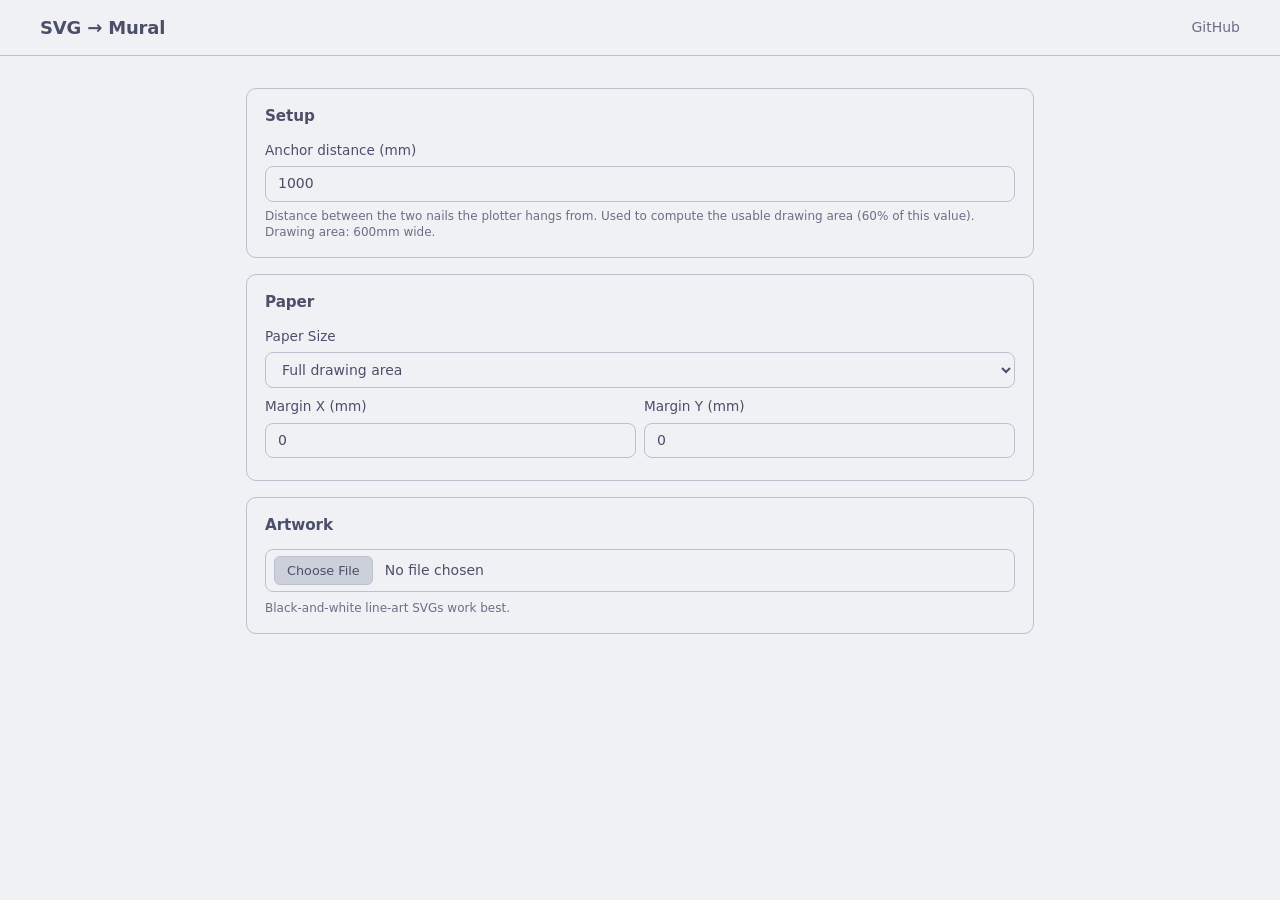
==== docs/svg-to-mural/index.html @ 0c24ab2b "scaffold svg-to-mural tool for GitHub Pages deployment Reuses the worker + svgControl from the old p" ====
<!doctype html>
<html lang="en">

<head>
  <meta charset="utf-8">
  <meta name="viewport" content="width=device-width, initial-scale=1">
  <title>SVG &rarr; Mural</title>
  <link href="dpad.css" rel="stylesheet">
  <link href="main.css" rel="stylesheet">
</head>

<body>
  <script src="lib/paper-full.min.js"></script>
  <script src="tool.js" type="module"></script>

  <header class="app-header">
    <div class="app-header-inner">
      <h1 class="app-title">SVG &rarr; Mural</h1>
      <a class="header-link" href="https://github.com/pywkt/mural" target="_blank" rel="noopener">GitHub</a>
    </div>
  </header>

  <div class="app-container">
    <div class="tool-body">

      <section class="form-section">
        <h2 class="form-section-title">Setup</h2>
        <label for="anchorDistance">Anchor distance (mm)</label>
        <input type="number" id="anchorDistance" value="1000" min="100">
        <small class="setting-help">Distance between the two nails the plotter hangs from. Used to compute the usable drawing area (60% of this value). <span id="drawingAreaInfo"></span></small>
      </section>

      <section class="form-section">
        <h2 class="form-section-title">Paper</h2>
        <label for="paperSize">Paper Size</label>
        <select class="mb-2" id="paperSize">
          <option value="full" selected>Full drawing area</option>
          <option value="letter-p">Letter - Portrait (216 &times; 279mm)</option>
          <option value="letter-l">Letter - Landscape (279 &times; 216mm)</option>
          <option value="a4-p">A4 - Portrait (210 &times; 297mm)</option>
          <option value="a4-l">A4 - Landscape (297 &times; 210mm)</option>
          <option value="a3-p">A3 - Portrait (297 &times; 420mm)</option>
          <option value="a3-l">A3 - Landscape (420 &times; 297mm)</option>
          <option value="custom">Custom</option>
        </select>
        <div id="customPaperInputs" style="display:none;" class="row mb-2">
          <div class="col">
            <input type="number" id="customPaperWidth" placeholder="Width (mm)">
          </div>
          <div class="col">
            <input type="number" id="customPaperHeight" placeholder="Height (mm)">
          </div>
        </div>
        <div class="row">
          <div class="col">
            <label for="marginX">Margin X (mm)</label>
            <input type="number" id="marginX" value="0" min="0">
          </div>
          <div class="col">
            <label for="marginY">Margin Y (mm)</label>
            <input type="number" id="marginY" value="0" min="0">
          </div>
        </div>
        <small class="setting-help" id="paperSizeInfo"></small>
      </section>

      <section class="form-section">
        <h2 class="form-section-title">Artwork</h2>
        <input type="file" class="mb-2" id="uploadSvg" accept=".svg">
        <small class="setting-help">Black-and-white line-art SVGs work best.</small>

        <div class="svg-control mb-2" style="display:none;">
          <img id="sourceSvg" class="img-thumbnail mb-2">
          <div class="svg-controls-row">
            <div class="dpad-col">
              <div class="set">
                <nav class="d-pad">
                  <a class="up" href="#"></a>
                  <a class="right" href="#"></a>
                  <a class="down" href="#"></a>
                  <a class="left" href="#"></a>
                </nav>
              </div>
            </div>
            <div class="zoom-col">
              <button type="button" class="btn btn-primary btn-icon" id="zoomIn">
                <svg width="24" height="24" viewBox="0 0 16 16" fill="currentColor"><path d="M6.5 12a5.5 5.5 0 1 0 0-11 5.5 5.5 0 0 0 0 11zM13 6.5a6.5 6.5 0 1 1-13 0 6.5 6.5 0 0 1 13 0z"/><path d="M10.344 11.742c.03.04.062.078.098.115l3.85 3.85a1 1 0 0 0 1.415-1.414l-3.85-3.85a1.007 1.007 0 0 0-.115-.1 6.538 6.538 0 0 1-1.398 1.4z"/><path d="M6.5 3a.5.5 0 0 1 .5.5V6h2.5a.5.5 0 0 1 0 1H7v2.5a.5.5 0 0 1-1 0V7H3.5a.5.5 0 0 1 0-1H6V3.5a.5.5 0 0 1 .5-.5z"/></svg>
              </button>
              <button type="button" class="btn btn-primary btn-icon" id="zoomOut">
                <svg width="24" height="24" viewBox="0 0 16 16" fill="currentColor"><path d="M6.5 12a5.5 5.5 0 1 0 0-11 5.5 5.5 0 0 0 0 11zM13 6.5a6.5 6.5 0 1 1-13 0 6.5 6.5 0 0 1 13 0z"/><path d="M10.344 11.742c.03.04.062.078.098.115l3.85 3.85a1 1 0 0 0 1.415-1.414l-3.85-3.85a1.007 1.007 0 0 0-.115-.1 6.538 6.538 0 0 1-1.398 1.4z"/><path d="M3.5 6a.5.5 0 0 0 0 1h6a.5.5 0 0 0 0-1h-6z"/></svg>
              </button>
              <button type="button" class="btn btn-primary btn-icon" id="resetTransform">
                <svg width="24" height="24" viewBox="0 0 16 16" fill="currentColor"><path fill-rule="evenodd" d="M8 3a5 5 0 1 1-4.546 2.914.5.5 0 0 0-.908-.417A6 6 0 1 0 8 2v1z"/><path d="M8 4.466V.534a.25.25 0 0 0-.41-.192L5.23 2.308a.25.25 0 0 0 0 .384l2.36 1.966A.25.25 0 0 0 8 4.466z"/></svg>
              </button>
            </div>
          </div>
          <small class="text-muted" id="transformText"></small>
        </div>
      </section>

      <section class="form-section" id="rendererSection" style="display:none;">
        <h2 class="form-section-title">Render</h2>
        <div class="row mb-2">
          <div class="col">
            <button class="btn btn-primary" id="pathTracing">Path Tracing</button>
          </div>
          <div class="col">
            <button class="btn btn-primary" id="vectorRasterVector">Vector &rarr; Raster &rarr; Vector</button>
          </div>
        </div>
        <small class="setting-help">Path tracing works for most drawings. VRV preserves stroke width.</small>
      </section>

      <section class="form-section" id="previewSection" style="display:none;">
        <h2 class="form-section-title">Preview</h2>
        <img id="previewSvg" class="img-thumbnail mb-2 svg-preview" style="display:none;">
        <div class="progress mb-2">
          <div class="progress-bar progress-bar-striped progress-bar-animated" id="progressBar" style="width:100%;"></div>
        </div>
        <small class="text-muted svg-preview mb-3" style="display:none;" id="distances"></small>

        <label for="infillPattern">Infill Pattern</label>
        <select class="mb-2" id="infillPattern">
          <option value="none" selected>None</option>
          <option value="horizontal">Horizontal</option>
          <option value="vertical">Vertical</option>
          <option value="diagonal45">Diagonal &#x2197;</option>
          <option value="diagonal135">Diagonal &#x2198;</option>
          <option value="crosshatch">Crosshatch</option>
          <option value="concentric">Concentric</option>
        </select>
        <label for="infillSpacing" class="infillSpacingControl" style="display:none;">Spacing (<span id="infillSpacingValue">10</span>mm)</label>
        <input type="range" class="mb-2 infillSpacingControl" style="display:none;" min="2" max="30" step="1" id="infillSpacing" value="10">
        <label for="turdSize" id="turdSizeLabel">Despeckle</label>
        <input type="range" class="mb-2" min="2" max="200" step="11" id="turdSize" value="2">
        <div class="checkbox-row mb-2">
          <input type="checkbox" id="flattenPathsCheckbox">
          <label for="flattenPathsCheckbox" id="flattenPathsLabel">Flatten paths</label>
        </div>

        <button class="btn btn-lg btn-primary" id="download" disabled>Download .mural file</button>
        <small class="setting-help">When you upload this to the plotter, <strong>uncheck</strong> &ldquo;Center drawing on paper&rdquo; — the coordinates are already centered for the paper size you chose here.</small>
      </section>

    </div>
  </div>

</body>

</html>
---- docs/svg-to-mural/dpad.css ----
.set {
  overflow: hidden;
  text-align: center;
}
.set .d-pad {
  margin-right: 40px;
}
.set .d-pad,
.set .o-pad {
  display: inline-block;
}
.d-pad {
  position: relative;
  width: 200px;
  height: 200px;
  border-radius: 48%;
  overflow: hidden;
}
.d-pad:before {
  content: '';
  position: absolute;
  top: 50%;
  left: 50%;
  border-radius: 5%;
  transform: translate(-50%, -50%);
  width: 66.6%;
  height: 66.6%;
  background: var(--muted);
}
.d-pad:after {
  content: '';
  position: absolute;
  display: none;
  z-index: 2;
  width: 20%;
  height: 20%;
  top: 50%;
  left: 50%;
  background: var(--muted);
  border-radius: 50%;
  transform: translate(-50%, -50%);
  transition: all .25s;
  cursor: pointer;
}
.d-pad:hover:after {
  width: 30%;
  height: 30%;
}
.d-pad a {
  display: block;
  position: absolute;
  -webkit-tap-highlight-color: rgba(255, 255, 255, 0);
  width: 33.3%;
  height: 43%;
  line-height: 40%;
  color: var(--fg);
  background: var(--muted);
  text-align: center;
}
.d-pad a:hover {
  background: var(--secondary-hover);
}
.d-pad a:before {
  content: '';
  position: absolute;
  width: 0;
  height: 0;
  border-radius: 5px;
  border-style: solid;
  transition: all .25s;
}
.d-pad a:after {
  content: '';
  position: absolute;
  width: 102%;
  height: 78%;
  background: var(--bg);
  border-radius: 20%;
}
.d-pad a.left,
.d-pad a.right {
  width: 43%;
  height: 33%;
}
.d-pad a.left:after,
.d-pad a.right:after {
  width: 78%;
  height: 102%;
}
.d-pad a.up {
  top: 0;
  left: 50%;
  transform: translate(-50%, 0);
  border-radius: 17% 17% 50% 50%;
}
.d-pad a.up:after {
  left: 0;
  top: 0;
  transform: translate(-100%, 0);
  border-top-left-radius: 50%;
  pointer-events: none;
}
.d-pad a.up:before {
  top: 40%;
  left: 50%;
  transform: translate(-50%, -50%);
  border-width: 0 13px 19px 13px;
  border-color: transparent transparent var(--muted-fg) transparent;
}
.d-pad a.up:active:before {
  border-bottom-color: var(--fg);
}
.d-pad a.up:hover:before {
  top: 35%;
}
.d-pad a.down {
  bottom: 0;
  left: 50%;
  transform: translate(-50%, 0);
  border-radius: 50% 50% 17% 17%;
}
.d-pad a.down:after {
  right: 0;
  bottom: 0;
  transform: translate(100%, 0);
  border-bottom-right-radius: 50%;
  pointer-events: none;
}
.d-pad a.down:before {
  bottom: 40%;
  left: 50%;
  transform: translate(-50%, 50%);
  border-width: 19px 13px 0px 13px;
  border-color: var(--muted-fg) transparent transparent transparent;
}
.d-pad a.down:active:before {
  border-top-color: var(--fg);
}
.d-pad a.down:hover:before {
  bottom: 35%;
}
.d-pad a.left {
  top: 50%;
  left: 0;
  transform: translate(0, -50%);
  border-radius: 17% 50% 50% 17%;
}
.d-pad a.left:after {
  left: 0;
  bottom: 0;
  transform: translate(0, 100%);
  border-bottom-left-radius: 50%;
  pointer-events: none;
}
.d-pad a.left:before {
  left: 40%;
  top: 50%;
  transform: translate(-50%, -50%);
  border-width: 13px 19px 13px 0;
  border-color: transparent var(--muted-fg) transparent transparent;
}
.d-pad a.left:active:before {
  border-right-color: var(--fg);
}
.d-pad a.left:hover:before {
  left: 35%;
}
.d-pad a.right {
  top: 50%;
  right: 0;
  transform: translate(0, -50%);
  border-radius: 50% 17% 17% 50%;
}
.d-pad a.right:after {
  right: 0;
  top: 0;
  transform: translate(0, -100%);
  border-top-right-radius: 50%;
  pointer-events: none;
}
.d-pad a.right:before {
  right: 40%;
  top: 50%;
  transform: translate(50%, -50%);
  border-width: 13px 0 13px 19px;
  border-color: transparent transparent transparent var(--muted-fg);
}
.d-pad a.right:active:before {
  border-left-color: var(--fg);
}
.d-pad a.right:hover:before {
  right: 35%;
}
.d-pad.up a.up:before {
  border-bottom-color: var(--fg);
}
.d-pad.down a.down:before {
  border-top-color: var(--fg);
}
.d-pad.left a.left:before {
  border-right-color: var(--fg);
}
.d-pad.right a.right:before {
  border-left-color: var(--fg);
}
---- docs/svg-to-mural/main.css ----
/* Design tokens — Catppuccin Latte (light) / Mocha (dark), mauve primary */
:root {
  --bg: #eff1f5;             /* latte base */
  --fg: #4c4f69;             /* latte text */
  --muted: #e6e9ef;          /* latte mantle */
  --muted-fg: #6c6f85;       /* latte subtext0 */
  --border: #bcc0cc;         /* latte surface1 */
  --input: #bcc0cc;
  --ring: #8839ef;           /* latte mauve */
  --ring-glow: rgba(136, 57, 239, 0.18);
  --card: #eff1f5;
  --primary: #8839ef;        /* latte mauve */
  --primary-fg: #eff1f5;
  --primary-hover: #7215e3;
  --secondary: #ccd0da;      /* latte surface0 */
  --secondary-fg: #4c4f69;
  --secondary-hover: #bcc0cc;
  --accent: #8839ef;
  --warning: #df8e1d;        /* latte yellow */
  --warning-fg: #eff1f5;
  --success: #40a02b;        /* latte green */
  --destructive: #d20f39;    /* latte red */
  --radius: 0.5rem;
  --shadow-sm: 0 1px 2px rgba(76, 79, 105, 0.08);
  --shadow: 0 4px 12px rgba(76, 79, 105, 0.12), 0 2px 4px rgba(76, 79, 105, 0.06);
  color-scheme: light dark;
}

@media (prefers-color-scheme: dark) {
  :root {
    --bg: #1e1e2e;           /* mocha base */
    --fg: #cdd6f4;           /* mocha text */
    --muted: #313244;        /* mocha surface0 */
    --muted-fg: #a6adc8;     /* mocha subtext0 */
    --border: #45475a;       /* mocha surface1 */
    --input: #45475a;
    --ring: #cba6f7;         /* mocha mauve */
    --ring-glow: rgba(203, 166, 247, 0.22);
    --card: #1e1e2e;
    --primary: #cba6f7;      /* mocha mauve */
    --primary-fg: #1e1e2e;
    --primary-hover: #b48cef;
    --secondary: #313244;
    --secondary-fg: #cdd6f4;
    --secondary-hover: #45475a;
    --accent: #cba6f7;
    --warning: #f9e2af;      /* mocha yellow */
    --warning-fg: #1e1e2e;
    --success: #a6e3a1;      /* mocha green */
    --destructive: #f38ba8;  /* mocha red */
    --shadow-sm: 0 1px 2px rgba(0, 0, 0, 0.3);
    --shadow: 0 4px 12px rgba(0, 0, 0, 0.4), 0 2px 4px rgba(0, 0, 0, 0.2);
  }
}

/* Reset & base */
*, *::before, *::after {
  box-sizing: border-box;
}

html, body {
  height: 100%;
  margin: 0;
}

body {
  font-family: -apple-system, BlinkMacSystemFont, "Inter", "Segoe UI", Roboto, system-ui, sans-serif;
  background: var(--bg);
  color: var(--fg);
  text-align: center;
  line-height: 1.5;
  font-feature-settings: "cv11", "ss01";
  -webkit-font-smoothing: antialiased;
}

/* Layout */
.app-container {
  max-width: 380px;
  width: 100%;
  margin: 2rem auto;
  padding: 0 1rem;
}

@media (min-width: 720px) {
  .app-container {
    max-width: 820px;
  }
}

.dashboard {
  display: grid;
  grid-template-columns: 1fr;
  gap: 0.875rem;
  text-align: left;
}

@media (min-width: 720px) {
  .dashboard {
    grid-template-columns: repeat(2, 1fr);
  }
}

/* Card */
.card {
  border: 1px solid var(--border);
  border-radius: calc(var(--radius) + 2px);
  background: var(--card);
  padding: 1rem 1.125rem;
  transition: border-color 0.2s, background-color 0.2s, opacity 0.2s;
  min-width: 0;
}

.card-header {
  display: flex;
  align-items: center;
  justify-content: space-between;
  gap: 0.5rem;
}

.card-header h5 {
  margin: 0;
  font-size: 0.95rem;
  font-weight: 600;
}

.card-status {
  font-size: 0.75rem;
  font-weight: 500;
  color: var(--muted-fg);
  text-transform: uppercase;
  letter-spacing: 0.04em;
}

.card-summary {
  display: none;
  align-items: center;
  justify-content: space-between;
  gap: 0.5rem;
  margin-top: 0.5rem;
  font-size: 0.875rem;
  color: var(--muted-fg);
}

.card-summary .summary-value {
  flex: 1;
  min-width: 0;
  overflow: hidden;
  text-overflow: ellipsis;
  white-space: nowrap;
}

.card-summary .btn {
  width: auto;
  flex-shrink: 0;
}

.card-body {
  display: none;
  margin-top: 0.875rem;
  padding-top: 0.875rem;
  border-top: 1px solid var(--border);
}

/* States */
.card.locked {
  opacity: 0.55;
  background: var(--muted);
}
.card.locked .card-header h5 {
  color: var(--muted-fg);
}
.card.locked::before {
  content: '';
}

.card.active {
  border-color: var(--fg);
  box-shadow: 0 0 0 1px var(--fg);
}
.card.active .card-status::before {
  content: 'In progress';
}
.card.active .card-body {
  display: block;
}

.card.completed .card-status::before {
  content: '✓';
  font-size: 1rem;
  color: var(--success);
}
.card.completed .card-summary {
  display: flex;
}

/* Tool link (offsite artwork generator) */
.tool-link {
  margin-top: 1rem;
  padding: 0.75rem 0.875rem;
  background: var(--muted);
  border: 1px solid var(--border);
  border-radius: var(--radius);
  font-size: 0.8rem;
  color: var(--muted-fg);
  text-align: center;
}
.tool-link a {
  color: var(--fg);
  font-weight: 500;
  margin-left: 0.25rem;
}

/* Typography */
h3 {
  font-weight: 600;
  font-size: 1.5rem;
  letter-spacing: -0.01em;
  margin: 0 0 0.75rem;
  color: var(--fg);
}

h5 {
  font-weight: 600;
  font-size: 1.05rem;
  letter-spacing: -0.005em;
  margin: 0 0 0.5rem;
  color: var(--fg);
}

h6 {
  font-weight: 500;
  font-size: 0.875rem;
  margin: 0 0 0.5rem;
  color: var(--muted-fg);
}

.text-muted {
  color: var(--muted-fg);
}

small {
  font-size: 0.85em;
  color: var(--muted-fg);
}

sub {
  font-size: 0.75em;
  color: var(--muted-fg);
}

hr {
  border: none;
  border-top: 1px solid var(--border);
  margin: 1.25rem 0;
}

a {
  color: var(--fg);
  text-decoration: underline;
  text-decoration-color: var(--muted-fg);
  text-underline-offset: 3px;
}
a:hover {
  text-decoration-color: var(--fg);
}

/* Buttons */
.btn {
  display: inline-flex;
  align-items: center;
  justify-content: center;
  gap: 0.5rem;
  width: 100%;
  padding: 0.5rem 0.875rem;
  font-family: inherit;
  font-size: 0.875rem;
  font-weight: 500;
  text-align: center;
  border: 1px solid transparent;
  border-radius: var(--radius);
  cursor: pointer;
  transition: background-color 0.15s, border-color 0.15s, color 0.15s, box-shadow 0.15s;
  line-height: 1.25;
  user-select: none;
}

.btn:focus-visible {
  outline: 0;
  box-shadow: 0 0 0 2px var(--bg), 0 0 0 4px var(--ring);
}

.btn-lg {
  padding: 0.625rem 1rem;
  font-size: 0.95rem;
}

.btn-sm {
  padding: 0.375rem 0.625rem;
  font-size: 0.8rem;
}

.btn-primary {
  background: var(--primary);
  color: var(--primary-fg);
}
.btn-primary:hover:not(:disabled) {
  background: var(--primary-hover);
}
.btn-primary:disabled {
  background: var(--muted);
  color: var(--muted-fg);
  cursor: not-allowed;
}

.btn-secondary {
  background: var(--secondary);
  color: var(--secondary-fg);
  border-color: var(--border);
}
.btn-secondary:hover:not(:disabled) {
  background: var(--secondary-hover);
}

.btn-warning {
  background: var(--warning);
  color: var(--warning-fg);
}
.btn-warning:hover:not(:disabled) {
  background: hsl(38 92% 45%);
}

.btn-icon {
  width: auto;
  padding: 0.5rem;
}

.btn-group {
  display: inline-flex;
  gap: 0.375rem;
}

/* Form controls */
input[type="number"],
input[type="text"],
select {
  display: block;
  width: 100%;
  padding: 0.5rem 0.75rem;
  font-family: inherit;
  font-size: 0.875rem;
  border: 1px solid var(--input);
  border-radius: var(--radius);
  background: var(--bg);
  color: var(--fg);
  line-height: 1.25;
  transition: border-color 0.15s, box-shadow 0.15s;
}

input[type="number"]:focus,
input[type="text"]:focus,
select:focus {
  border-color: var(--ring);
  outline: 0;
  box-shadow: 0 0 0 3px var(--ring-glow);
}

input[type="file"] {
  display: block;
  width: 100%;
  padding: 0.375rem 0.5rem;
  font-family: inherit;
  font-size: 0.875rem;
  border: 1px solid var(--input);
  border-radius: var(--radius);
  background: var(--bg);
  color: var(--fg);
}

input[type="file"]::file-selector-button {
  margin-right: 0.75rem;
  padding: 0.375rem 0.75rem;
  border: 1px solid var(--border);
  border-radius: calc(var(--radius) - 2px);
  background: var(--secondary);
  color: var(--secondary-fg);
  font-family: inherit;
  font-size: 0.8rem;
  font-weight: 500;
  cursor: pointer;
}

input[type="range"] {
  display: block;
  width: 100%;
  accent-color: var(--primary);
}

label {
  display: block;
  font-size: 0.85rem;
  font-weight: 500;
  margin-bottom: 0.375rem;
  text-align: left;
  color: var(--fg);
}

/* Checkboxes */
.checkbox-row {
  display: flex;
  align-items: center;
  gap: 0.5rem;
  text-align: left;
  font-size: 0.875rem;
}

.checkbox-row input[type="checkbox"] {
  width: 1rem;
  height: 1rem;
  accent-color: var(--primary);
  flex-shrink: 0;
}

/* Toggle switches */
.toggle-switch {
  display: flex;
  align-items: center;
  gap: 0.75rem;
  text-align: left;
  font-size: 0.875rem;
}

.toggle-switch input[type="checkbox"] {
  appearance: none;
  -webkit-appearance: none;
  width: 2.5rem;
  height: 1.375rem;
  background: var(--muted);
  border-radius: 1rem;
  position: relative;
  cursor: pointer;
  transition: background-color 0.2s;
  flex-shrink: 0;
  border: 1px solid var(--border);
}

.toggle-switch input[type="checkbox"]::after {
  content: '';
  position: absolute;
  top: 1px;
  left: 1px;
  width: calc(1.375rem - 4px);
  height: calc(1.375rem - 4px);
  background: var(--bg);
  border-radius: 50%;
  transition: transform 0.2s;
  box-shadow: var(--shadow-sm);
}

.toggle-switch input[type="checkbox"]:checked {
  background: var(--primary);
  border-color: var(--primary);
}

.toggle-switch input[type="checkbox"]:checked::after {
  transform: translateX(1.125rem);
  background: var(--primary-fg);
}

/* Progress bars */
.progress {
  width: 100%;
  height: 0.5rem;
  background: var(--muted);
  border-radius: 9999px;
  overflow: hidden;
}

.progress-bar {
  height: 100%;
  background: var(--primary);
  display: flex;
  align-items: center;
  justify-content: center;
  font-size: 0.7rem;
  color: var(--primary-fg);
  transition: width 0.3s;
  white-space: nowrap;
}

.progress-bar.bg-success {
  background: var(--success);
}

.progress-bar.progress-bar-striped {
  background-image: linear-gradient(
    45deg,
    hsl(0 0% 100% / 0.15) 25%,
    transparent 25%,
    transparent 50%,
    hsl(0 0% 100% / 0.15) 50%,
    hsl(0 0% 100% / 0.15) 75%,
    transparent 75%,
    transparent
  );
  background-size: 1rem 1rem;
}

.progress-bar.progress-bar-animated {
  animation: progress-bar-stripes 1s linear infinite;
}

@keyframes progress-bar-stripes {
  0% { background-position: 1rem 0; }
  100% { background-position: 0 0; }
}

/* Spinner */
.spinner {
  display: inline-block;
  width: 1.5rem;
  height: 1.5rem;
  border: 2px solid var(--border);
  border-top-color: var(--fg);
  border-radius: 50%;
  animation: spin 0.75s linear infinite;
}

@keyframes spin {
  to { transform: rotate(360deg); }
}

/* Alert */
.alert {
  padding: 0.75rem 1rem;
  border-radius: var(--radius);
  text-align: left;
  font-size: 0.85rem;
  border: 1px solid var(--border);
  background: var(--muted);
  color: var(--fg);
}

.alert-warning {
  background: #fef6dd;
  border-color: #f2d88a;
  color: #a06412;
}

@media (prefers-color-scheme: dark) {
  .alert-warning {
    background: #302a1f;
    border-color: #574a2a;
    color: #f9e2af;
  }
}

/* Row / grid helpers */
.row {
  display: flex;
  gap: 0.5rem;
}

.row > .col {
  flex: 1;
}

/* Modal */
.modal-backdrop {
  display: none;
  position: fixed;
  inset: 0;
  background: hsl(240 10% 4% / 0.5);
  backdrop-filter: blur(2px);
  z-index: 1000;
}

.modal {
  display: none;
  position: fixed;
  inset: 0;
  z-index: 1001;
  align-items: flex-start;
  justify-content: center;
  padding: 2rem 1rem;
  overflow-y: auto;
}

.modal.open {
  display: flex;
}

.modal.open ~ .modal-backdrop {
  display: block;
}

.modal-content {
  background: var(--card);
  border: 1px solid var(--border);
  border-radius: calc(var(--radius) + 2px);
  width: 100%;
  max-width: 420px;
  box-shadow: var(--shadow);
}

@media (min-width: 720px) {
  #toolsModal .modal-content {
    max-width: 600px;
  }
}

/* Settings sections (inside tools modal) */
.settings-section {
  margin-bottom: 1.5rem;
}
.settings-section:last-child {
  margin-bottom: 0;
}
.settings-section-title {
  font-size: 0.7rem;
  text-transform: uppercase;
  letter-spacing: 0.06em;
  font-weight: 600;
  color: var(--muted-fg);
  margin: 0 0 0.75rem;
  padding-bottom: 0.375rem;
  border-bottom: 1px solid var(--border);
}
.settings-grid-2 {
  display: grid;
  grid-template-columns: 1fr 1fr;
  gap: 0.75rem;
  margin-bottom: 0.75rem;
}
.settings-grid-2 .btn {
  width: 100%;
}
.setting-help {
  display: block;
  margin-top: 0.375rem;
  font-size: 0.75rem;
  line-height: 1.4;
  color: var(--muted-fg);
}

.header-actions {
  display: flex;
  align-items: center;
  gap: 0.5rem;
}

.modal-header {
  display: flex;
  justify-content: space-between;
  align-items: center;
  padding: 1rem 1.25rem;
  border-bottom: 1px solid var(--border);
}

.modal-header h5 {
  margin: 0;
}

.modal-body {
  padding: 1.25rem;
  text-align: left;
}

.modal-footer {
  padding: 0.75rem 1.25rem;
  border-top: 1px solid var(--border);
  text-align: right;
}

.modal-footer .btn {
  width: auto;
}

.btn-close {
  background: none;
  border: none;
  font-size: 1.25rem;
  cursor: pointer;
  color: var(--muted-fg);
  padding: 0;
  line-height: 1;
  transition: color 0.15s;
}
.btn-close:hover {
  color: var(--fg);
}

/* SVG controls layout */
/* App header */
.app-header {
  width: 100%;
  padding: 0.875rem 1rem;
  border-bottom: 1px solid var(--border);
  background: var(--bg);
}

.app-header-inner {
  display: flex;
  align-items: center;
  justify-content: space-between;
  gap: 1rem;
  max-width: 1200px;
  margin: 0 auto;
}

.app-title {
  margin: 0;
  font-size: 1.125rem;
  font-weight: 600;
  letter-spacing: -0.01em;
  color: var(--fg);
}

/* Tools gear button */
.tools-btn {
  background: none;
  border: none;
  cursor: pointer;
  color: var(--muted-fg);
  padding: 0.25rem;
  border-radius: var(--radius);
  transition: color 0.15s, background-color 0.15s;
  flex-shrink: 0;
}
.tools-btn:hover {
  color: var(--fg);
  background: var(--muted);
}
.tools-btn svg {
  width: 1.25rem;
  height: 1.25rem;
  display: block;
}

/* Icon buttons */
.icon-btn svg {
  width: 1.125rem;
  height: 1.125rem;
  vertical-align: middle;
}

/* Input with reset button */
.input-with-reset {
  display: flex;
  align-items: center;
  gap: 0.5rem;
}
.input-with-reset .btn {
  width: auto;
  white-space: nowrap;
}

/* Speed control */
.speed-control {
  display: flex;
  align-items: center;
  gap: 0.5rem;
}
.speed-control input[type="range"] {
  flex: 1;
}
.speed-control .btn {
  width: auto;
  white-space: nowrap;
}

/* Debug panel */
.debug-panel {
  background: var(--muted);
  border: 1px solid var(--border);
  border-radius: var(--radius);
  padding: 0.75rem 1rem;
  font-size: 0.8rem;
  font-family: ui-monospace, SFMono-Regular, Menlo, Monaco, Consolas, monospace;
  line-height: 1.6;
  text-align: left;
}

/* Spacing utilities */
.mb-1 { margin-bottom: 0.25rem; }
.mb-2 { margin-bottom: 0.5rem; }
.mb-3 { margin-bottom: 1rem; }
.mb-5 { margin-bottom: 2.5rem; }
.mt-3 { margin-top: 1rem; }
.mt-5 { margin-top: 2.5rem; }

/* Footer */
.app-footer {
  margin-top: 2.5rem;
  color: var(--muted-fg);
  font-size: 0.8rem;
}

/* Tool-specific */
.tool-body {
  text-align: left;
  display: flex;
  flex-direction: column;
  gap: 1rem;
}

.form-section {
  border: 1px solid var(--border);
  border-radius: calc(var(--radius) + 2px);
  background: var(--card);
  padding: 1rem 1.125rem;
}

.form-section-title {
  margin: 0 0 0.75rem;
  font-size: 0.95rem;
  font-weight: 600;
  letter-spacing: -0.005em;
  color: var(--fg);
}

.header-link {
  color: var(--muted-fg);
  font-size: 0.875rem;
  font-weight: 500;
  text-decoration: none;
}
.header-link:hover {
  color: var(--fg);
}
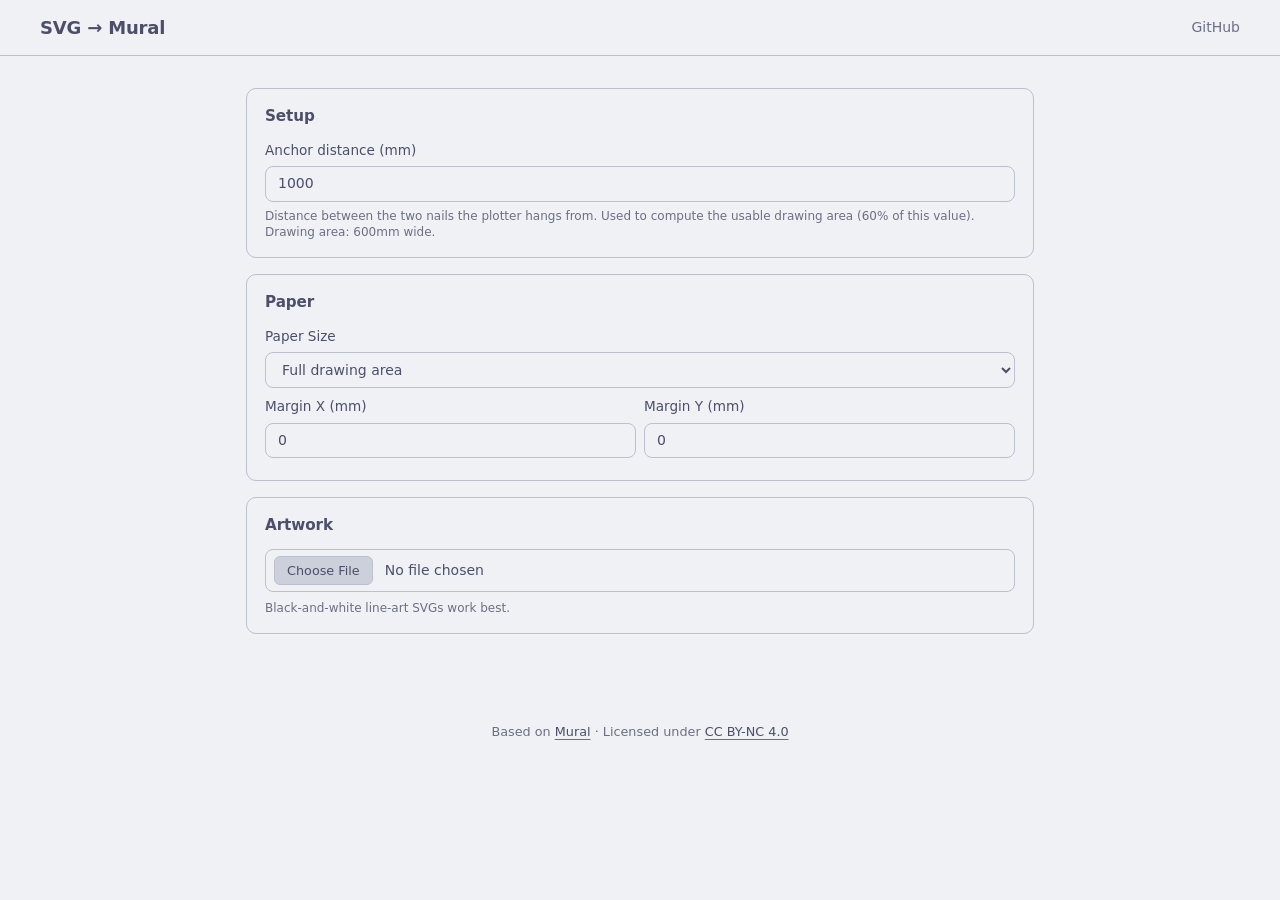
==== commit b3bec8ee: "surface license and upstream attribution in visible places - README: add a License section at the bo" ====
--- a/docs/svg-to-mural/index.html
+++ b/docs/svg-to-mural/index.html
@@ -143,6 +143,11 @@
       </section>
 
     </div>
+    <div class="app-footer">
+      Based on <a href="https://github.com/nikivanov/mural">Mural</a>
+      &middot;
+      Licensed under <a href="https://github.com/pywkt/mural/blob/main/LICENSE.md">CC BY-NC 4.0</a>
+    </div>
   </div>
 
 </body>
--- a/docs/svg-to-mural/main.css
+++ b/docs/svg-to-mural/main.css
@@ -796,11 +796,21 @@
 }
 
 /* Tool-specific */
+.img-thumbnail {
+  border: 1px solid var(--border);
+  border-radius: var(--radius);
+  padding: 0.25rem;
+  max-width: 100%;
+  width: 100%;
+  background: #ffffff;
+}
+
 .tool-body {
   text-align: left;
   display: flex;
   flex-direction: column;
   gap: 1rem;
+  padding-bottom: 3rem;
 }
 
 .form-section {
